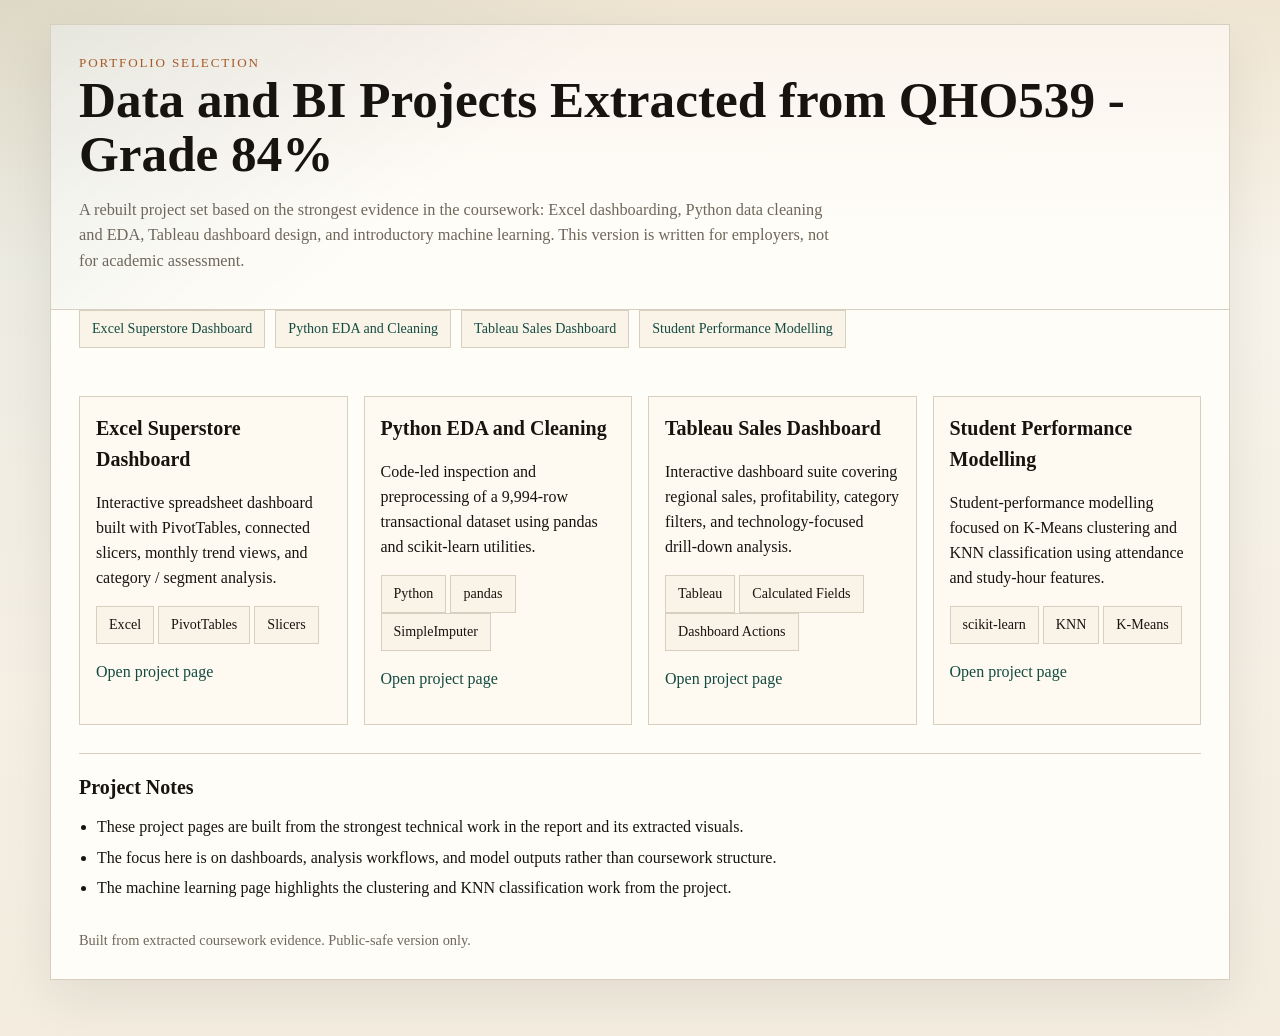
==== index.html @ 5530d41f "Add portfolio site and project pages" ====
<!DOCTYPE html>
<html lang="en">
<head>
  <meta charset="UTF-8">
  <meta name="viewport" content="width=device-width, initial-scale=1.0">
  <title>Andre Ramos | Data Portfolio</title>
  <link rel="stylesheet" href="styles.css">
</head>
<body>
  <main class="shell">
    <section class="hero">
      <div class="eyebrow">Portfolio Selection</div>
      <h1>Data and BI Projects Extracted from QHO539 - Grade 84%</h1>
      <p class="sub">A rebuilt project set based on the strongest evidence in the coursework: Excel dashboarding, Python data cleaning and EDA, Tableau dashboard design, and introductory machine learning. This version is written for employers, not for academic assessment.</p>
    </section>
    <nav class="nav">
      <a href="excel-superstore.html">Excel Superstore Dashboard</a>
      <a href="python-superstore.html">Python EDA and Cleaning</a>
      <a href="tableau-superstore.html">Tableau Sales Dashboard</a>
      <a href="student-ml.html">Student Performance Modelling</a>
    </nav>
    <section class="content">
      <div class="grid">
        <article class="card">
          <h2>Excel Superstore Dashboard</h2>
          <p>Interactive spreadsheet dashboard built with PivotTables, connected slicers, monthly trend views, and category / segment analysis.</p>
          <p><span class="pill">Excel</span> <span class="pill">PivotTables</span> <span class="pill">Slicers</span></p>
          <p><a href="excel-superstore.html">Open project page</a></p>
        </article>
        <article class="card">
          <h2>Python EDA and Cleaning</h2>
          <p>Code-led inspection and preprocessing of a 9,994-row transactional dataset using pandas and scikit-learn utilities.</p>
          <p><span class="pill">Python</span> <span class="pill">pandas</span> <span class="pill">SimpleImputer</span></p>
          <p><a href="python-superstore.html">Open project page</a></p>
        </article>
        <article class="card">
          <h2>Tableau Sales Dashboard</h2>
          <p>Interactive dashboard suite covering regional sales, profitability, category filters, and technology-focused drill-down analysis.</p>
          <p><span class="pill">Tableau</span> <span class="pill">Calculated Fields</span> <span class="pill">Dashboard Actions</span></p>
          <p><a href="tableau-superstore.html">Open project page</a></p>
        </article>
        <article class="card">
          <h2>Student Performance Modelling</h2>
          <p>Student-performance modelling focused on K-Means clustering and KNN classification using attendance and study-hour features.</p>
          <p><span class="pill">scikit-learn</span> <span class="pill">KNN</span> <span class="pill">K-Means</span></p>
          <p><a href="student-ml.html">Open project page</a></p>
        </article>
      </div>
      <section class="section">
        <h2>Project Notes</h2>
        <ul>
          <li>These project pages are built from the strongest technical work in the report and its extracted visuals.</li>
          <li>The focus here is on dashboards, analysis workflows, and model outputs rather than coursework structure.</li>
          <li>The machine learning page highlights the clustering and KNN classification work from the project.</li>
        </ul>
      </section>
    </section>
    <div class="footer">Built from extracted coursework evidence. Public-safe version only.</div>
  </main>
  <script src="lightbox.js"></script>
</body>
</html>
---- styles.css ----
:root {
  --sand: #f3ecdf;
  --paper: #fffdf8;
  --ink: #171410;
  --muted: #6f675b;
  --line: #d7cfbf;
  --forest: #134b42;
  --clay: #a55a2a;
  --rose: #7f2e27;
  --glow: radial-gradient(circle at top left, rgba(19, 75, 66, 0.08), transparent 42%);
}

* { box-sizing: border-box; }

body {
  margin: 0;
  font-family: Georgia, "Times New Roman", serif;
  background:
    var(--glow),
    linear-gradient(180deg, #efe5d2 0%, #f7f3ea 26%, #f3ecdf 100%);
  color: var(--ink);
  line-height: 1.55;
}

a {
  color: var(--forest);
  text-decoration: none;
}

a:hover { text-decoration: underline; }

.shell {
  width: min(1180px, calc(100vw - 32px));
  margin: 24px auto 56px;
  background: var(--paper);
  border: 1px solid var(--line);
  box-shadow: 0 18px 48px rgba(31, 21, 7, 0.08);
}

.hero {
  padding: 28px 28px 20px;
  border-bottom: 1px solid var(--line);
  background:
    linear-gradient(140deg, rgba(19, 75, 66, 0.08), transparent 38%),
    linear-gradient(180deg, rgba(165, 90, 42, 0.06), transparent 70%);
}

.hero h1 {
  margin: 0 0 8px;
  font-size: clamp(2rem, 4vw, 3.3rem);
  line-height: 1.05;
}

.eyebrow {
  font-size: 0.82rem;
  letter-spacing: 0.14em;
  text-transform: uppercase;
  color: var(--clay);
}

.sub {
  max-width: 760px;
  color: var(--muted);
  font-size: 1.02rem;
}

.nav {
  display: flex;
  flex-wrap: wrap;
  gap: 10px;
  padding: 0 28px 20px;
}

.nav a,
.pill {
  display: inline-block;
  padding: 7px 12px;
  border: 1px solid var(--line);
  background: #faf4e8;
  font-size: 0.88rem;
}

.content {
  padding: 28px;
}

.grid {
  display: grid;
  grid-template-columns: repeat(auto-fit, minmax(260px, 1fr));
  gap: 16px;
}

.card {
  border: 1px solid var(--line);
  padding: 16px;
  background: #fffaf1;
}

.card h2,
.section h2 {
  margin: 0 0 12px;
  font-size: 1.25rem;
}

.project {
  display: grid;
  grid-template-columns: 1.25fr 1fr;
  gap: 22px;
  align-items: start;
}

.project + .project {
  margin-top: 22px;
  padding-top: 22px;
  border-top: 1px solid var(--line);
}

.gallery {
  display: grid;
  gap: 14px;
}

.gallery img {
  width: 100%;
  display: block;
  border: 1px solid var(--line);
  background: #fff;
  cursor: zoom-in;
}

.caption {
  color: var(--muted);
  font-size: 0.88rem;
  margin-top: 5px;
}

.section {
  margin-top: 28px;
  padding-top: 18px;
  border-top: 1px solid var(--line);
}

.metrics {
  display: grid;
  grid-template-columns: repeat(auto-fit, minmax(190px, 1fr));
  gap: 12px;
}

.metric {
  border: 1px solid var(--line);
  background: #fff9ef;
  padding: 12px;
}

.metric strong {
  display: block;
  font-size: 1.2rem;
  color: var(--forest);
}

ul {
  margin: 10px 0 0 18px;
  padding: 0;
}

li + li {
  margin-top: 6px;
}

.note {
  color: var(--rose);
  font-size: 0.92rem;
}

.footer {
  padding: 0 28px 28px;
  color: var(--muted);
  font-size: 0.9rem;
}

.lightbox {
  position: fixed;
  inset: 0;
  display: none;
  align-items: center;
  justify-content: center;
  padding: 24px;
  background: rgba(17, 14, 10, 0.88);
  z-index: 9999;
}

.lightbox.open {
  display: flex;
}

.lightbox-inner {
  max-width: min(1200px, 96vw);
  max-height: 92vh;
}

.lightbox img {
  display: block;
  max-width: 100%;
  max-height: 82vh;
  border: 1px solid rgba(255, 255, 255, 0.16);
  box-shadow: 0 20px 50px rgba(0, 0, 0, 0.35);
  background: #fff;
}

.lightbox-caption {
  margin-top: 10px;
  color: #f3ede3;
  font-size: 0.92rem;
}

.lightbox-close {
  position: absolute;
  top: 18px;
  right: 22px;
  border: 1px solid rgba(255, 255, 255, 0.25);
  background: rgba(255, 255, 255, 0.08);
  color: #fff;
  padding: 8px 12px;
  cursor: pointer;
  font: inherit;
}

@media (max-width: 900px) {
  .project {
    grid-template-columns: 1fr;
  }
}
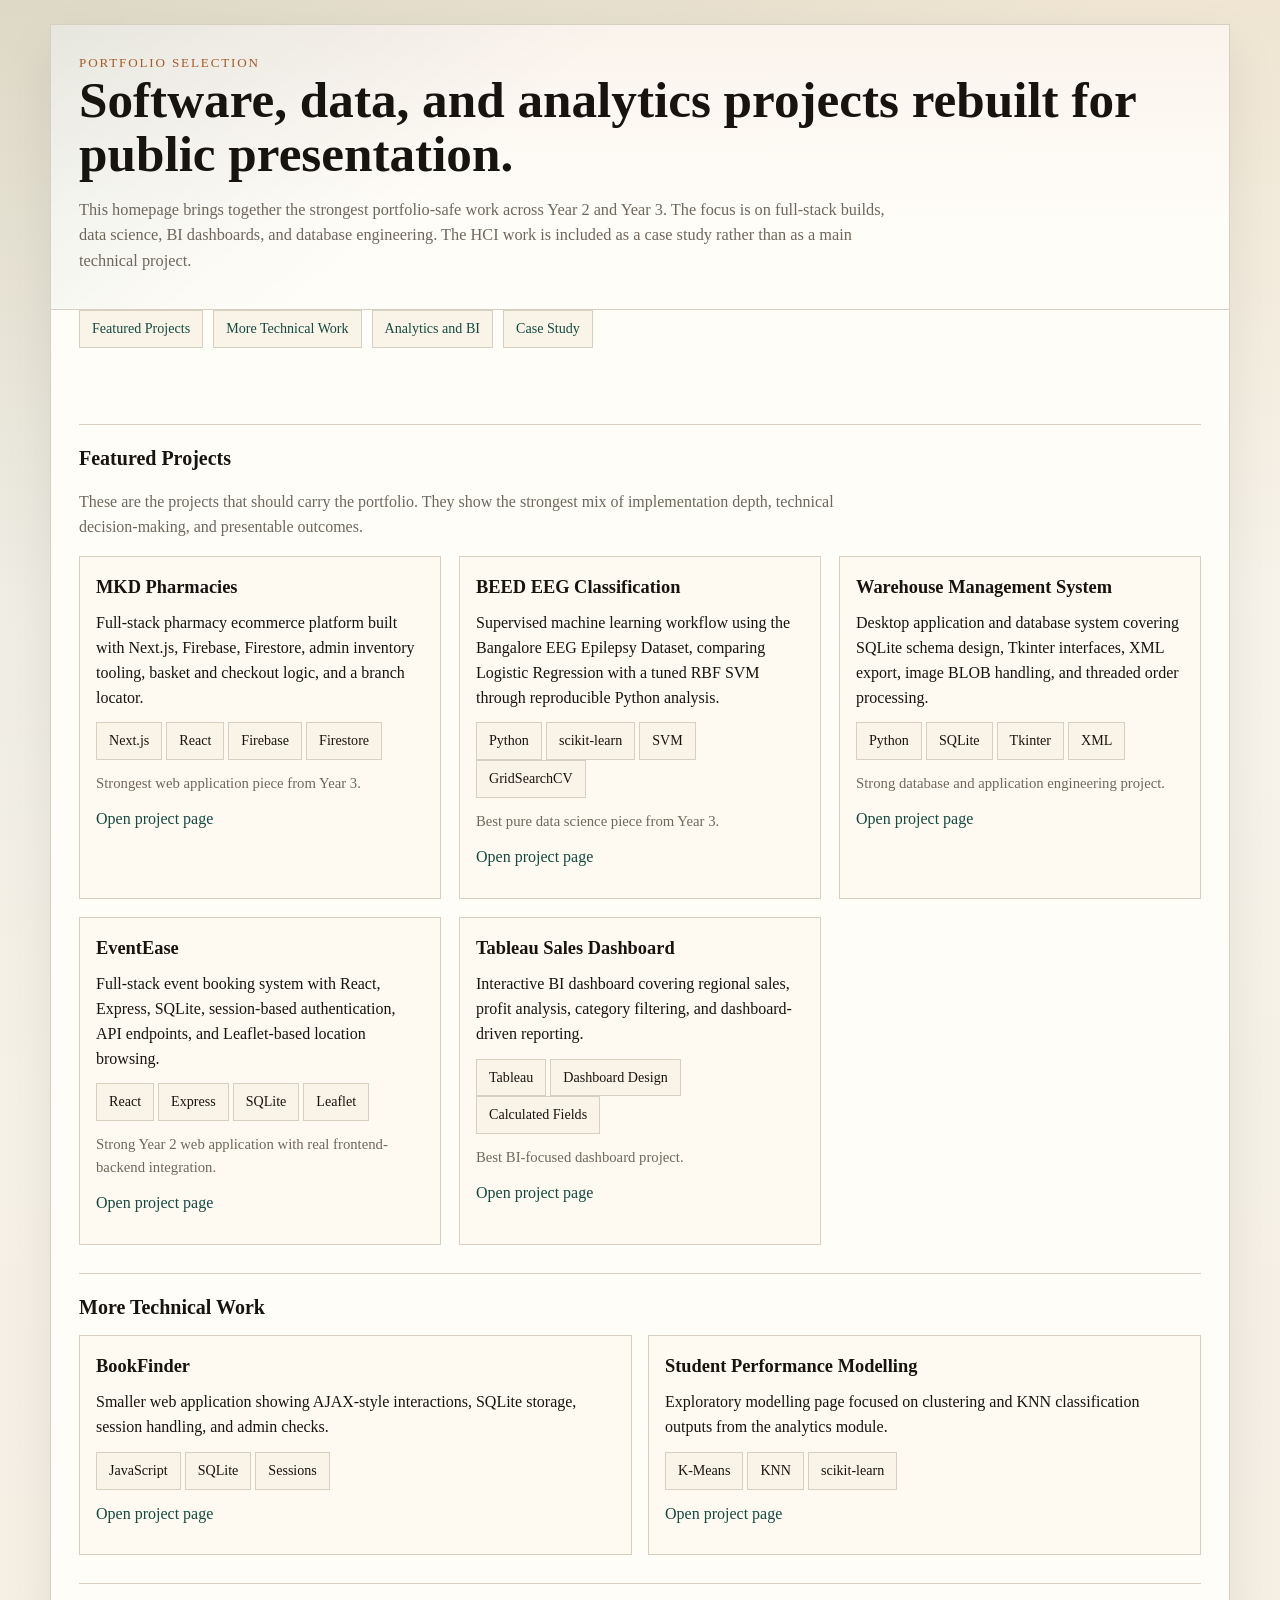
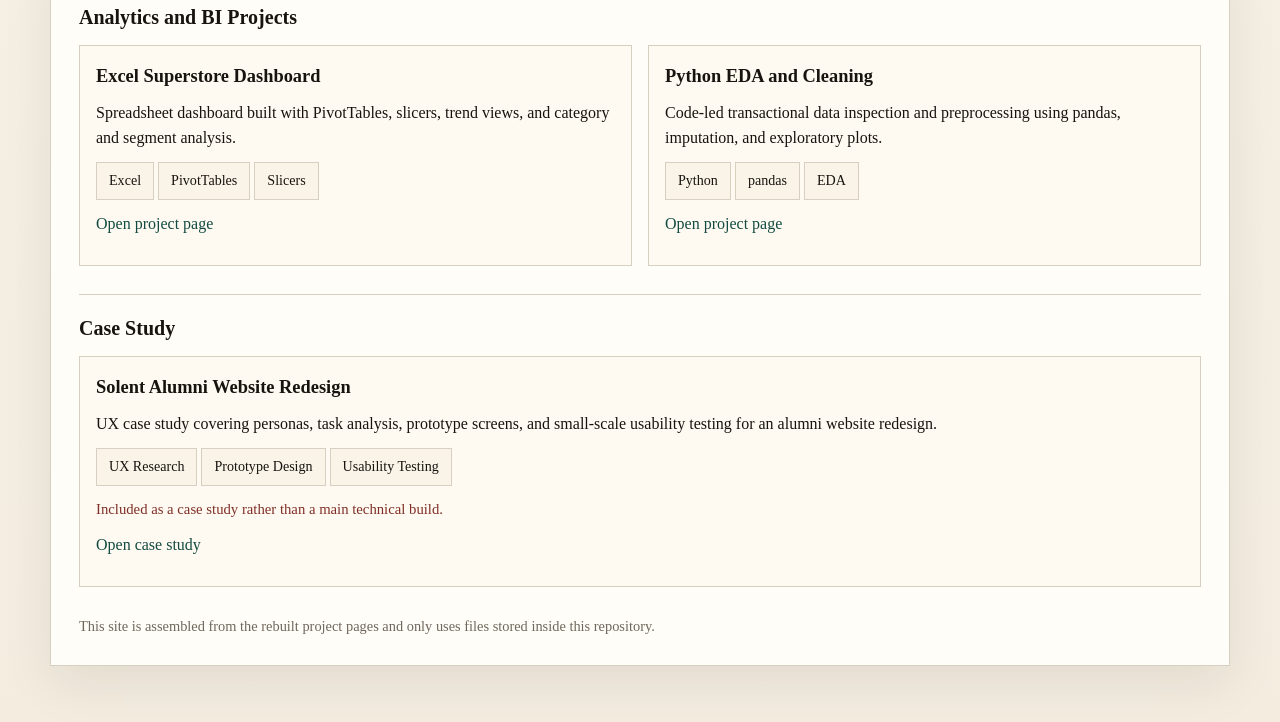
==== commit cd9a96e8: "Reorganise portfolio into merged GitHub Pages site" ====
--- a/index.html
+++ b/index.html
@@ -1,62 +1,126 @@
-<!DOCTYPE html>
+﻿<!DOCTYPE html>
 <html lang="en">
 <head>
   <meta charset="UTF-8">
   <meta name="viewport" content="width=device-width, initial-scale=1.0">
-  <title>Andre Ramos | Data Portfolio</title>
+  <title>Andre Ramos | Portfolio</title>
   <link rel="stylesheet" href="styles.css">
 </head>
 <body>
   <main class="shell">
     <section class="hero">
       <div class="eyebrow">Portfolio Selection</div>
-      <h1>Data and BI Projects Extracted from QHO539 - Grade 84%</h1>
-      <p class="sub">A rebuilt project set based on the strongest evidence in the coursework: Excel dashboarding, Python data cleaning and EDA, Tableau dashboard design, and introductory machine learning. This version is written for employers, not for academic assessment.</p>
+      <h1>Software, data, and analytics projects rebuilt for public presentation.</h1>
+      <p class="sub">This homepage brings together the strongest portfolio-safe work across Year 2 and Year 3. The focus is on full-stack builds, data science, BI dashboards, and database engineering. The HCI work is included as a case study rather than as a main technical project.</p>
     </section>
+
     <nav class="nav">
-      <a href="excel-superstore.html">Excel Superstore Dashboard</a>
-      <a href="python-superstore.html">Python EDA and Cleaning</a>
-      <a href="tableau-superstore.html">Tableau Sales Dashboard</a>
-      <a href="student-ml.html">Student Performance Modelling</a>
+      <a href="#featured">Featured Projects</a>
+      <a href="#technical">More Technical Work</a>
+      <a href="#analytics">Analytics and BI</a>
+      <a href="#case-study">Case Study</a>
     </nav>
+
     <section class="content">
-      <div class="grid">
-        <article class="card">
-          <h2>Excel Superstore Dashboard</h2>
-          <p>Interactive spreadsheet dashboard built with PivotTables, connected slicers, monthly trend views, and category / segment analysis.</p>
-          <p><span class="pill">Excel</span> <span class="pill">PivotTables</span> <span class="pill">Slicers</span></p>
-          <p><a href="excel-superstore.html">Open project page</a></p>
-        </article>
-        <article class="card">
-          <h2>Python EDA and Cleaning</h2>
-          <p>Code-led inspection and preprocessing of a 9,994-row transactional dataset using pandas and scikit-learn utilities.</p>
-          <p><span class="pill">Python</span> <span class="pill">pandas</span> <span class="pill">SimpleImputer</span></p>
-          <p><a href="python-superstore.html">Open project page</a></p>
-        </article>
-        <article class="card">
-          <h2>Tableau Sales Dashboard</h2>
-          <p>Interactive dashboard suite covering regional sales, profitability, category filters, and technology-focused drill-down analysis.</p>
-          <p><span class="pill">Tableau</span> <span class="pill">Calculated Fields</span> <span class="pill">Dashboard Actions</span></p>
-          <p><a href="tableau-superstore.html">Open project page</a></p>
-        </article>
-        <article class="card">
-          <h2>Student Performance Modelling</h2>
-          <p>Student-performance modelling focused on K-Means clustering and KNN classification using attendance and study-hour features.</p>
-          <p><span class="pill">scikit-learn</span> <span class="pill">KNN</span> <span class="pill">K-Means</span></p>
-          <p><a href="student-ml.html">Open project page</a></p>
-        </article>
-      </div>
-      <section class="section">
-        <h2>Project Notes</h2>
-        <ul>
-          <li>These project pages are built from the strongest technical work in the report and its extracted visuals.</li>
-          <li>The focus here is on dashboards, analysis workflows, and model outputs rather than coursework structure.</li>
-          <li>The machine learning page highlights the clustering and KNN classification work from the project.</li>
-        </ul>
+      <section class="section" id="featured">
+        <h2>Featured Projects</h2>
+        <p class="lede">These are the projects that should carry the portfolio. They show the strongest mix of implementation depth, technical decision-making, and presentable outcomes.</p>
+        <div class="feature-grid">
+          <article class="card">
+            <h3>MKD Pharmacies</h3>
+            <p>Full-stack pharmacy ecommerce platform built with Next.js, Firebase, Firestore, admin inventory tooling, basket and checkout logic, and a branch locator.</p>
+            <p><span class="pill">Next.js</span> <span class="pill">React</span> <span class="pill">Firebase</span> <span class="pill">Firestore</span></p>
+            <p class="meta">Strongest web application piece from Year 3.</p>
+            <p><a href="projects/mkd-pharmacies/">Open project page</a></p>
+          </article>
+
+          <article class="card">
+            <h3>BEED EEG Classification</h3>
+            <p>Supervised machine learning workflow using the Bangalore EEG Epilepsy Dataset, comparing Logistic Regression with a tuned RBF SVM through reproducible Python analysis.</p>
+            <p><span class="pill">Python</span> <span class="pill">scikit-learn</span> <span class="pill">SVM</span> <span class="pill">GridSearchCV</span></p>
+            <p class="meta">Best pure data science piece from Year 3.</p>
+            <p><a href="projects/beed-eeg-classification/">Open project page</a></p>
+          </article>
+
+          <article class="card">
+            <h3>Warehouse Management System</h3>
+            <p>Desktop application and database system covering SQLite schema design, Tkinter interfaces, XML export, image BLOB handling, and threaded order processing.</p>
+            <p><span class="pill">Python</span> <span class="pill">SQLite</span> <span class="pill">Tkinter</span> <span class="pill">XML</span></p>
+            <p class="meta">Strong database and application engineering project.</p>
+            <p><a href="projects/warehouse-management-system/">Open project page</a></p>
+          </article>
+
+          <article class="card">
+            <h3>EventEase</h3>
+            <p>Full-stack event booking system with React, Express, SQLite, session-based authentication, API endpoints, and Leaflet-based location browsing.</p>
+            <p><span class="pill">React</span> <span class="pill">Express</span> <span class="pill">SQLite</span> <span class="pill">Leaflet</span></p>
+            <p class="meta">Strong Year 2 web application with real frontend-backend integration.</p>
+            <p><a href="projects/web-applications/eventease.html">Open project page</a></p>
+          </article>
+
+          <article class="card">
+            <h3>Tableau Sales Dashboard</h3>
+            <p>Interactive BI dashboard covering regional sales, profit analysis, category filtering, and dashboard-driven reporting.</p>
+            <p><span class="pill">Tableau</span> <span class="pill">Dashboard Design</span> <span class="pill">Calculated Fields</span></p>
+            <p class="meta">Best BI-focused dashboard project.</p>
+            <p><a href="projects/analytics/tableau-superstore.html">Open project page</a></p>
+          </article>
+        </div>
+      </section>
+
+      <section class="section" id="technical">
+        <h2>More Technical Work</h2>
+        <div class="grid">
+          <article class="card">
+            <h3>BookFinder</h3>
+            <p>Smaller web application showing AJAX-style interactions, SQLite storage, session handling, and admin checks.</p>
+            <p><span class="pill">JavaScript</span> <span class="pill">SQLite</span> <span class="pill">Sessions</span></p>
+            <p><a href="projects/web-applications/bookfinder.html">Open project page</a></p>
+          </article>
+
+          <article class="card">
+            <h3>Student Performance Modelling</h3>
+            <p>Exploratory modelling page focused on clustering and KNN classification outputs from the analytics module.</p>
+            <p><span class="pill">K-Means</span> <span class="pill">KNN</span> <span class="pill">scikit-learn</span></p>
+            <p><a href="projects/analytics/student-ml.html">Open project page</a></p>
+          </article>
+        </div>
+      </section>
+
+      <section class="section" id="analytics">
+        <h2>Analytics and BI Projects</h2>
+        <div class="grid">
+          <article class="card">
+            <h3>Excel Superstore Dashboard</h3>
+            <p>Spreadsheet dashboard built with PivotTables, slicers, trend views, and category and segment analysis.</p>
+            <p><span class="pill">Excel</span> <span class="pill">PivotTables</span> <span class="pill">Slicers</span></p>
+            <p><a href="projects/analytics/excel-superstore.html">Open project page</a></p>
+          </article>
+
+          <article class="card">
+            <h3>Python EDA and Cleaning</h3>
+            <p>Code-led transactional data inspection and preprocessing using pandas, imputation, and exploratory plots.</p>
+            <p><span class="pill">Python</span> <span class="pill">pandas</span> <span class="pill">EDA</span></p>
+            <p><a href="projects/analytics/python-superstore.html">Open project page</a></p>
+          </article>
+        </div>
+      </section>
+
+      <section class="section" id="case-study">
+        <h2>Case Study</h2>
+        <div class="grid">
+          <article class="card">
+            <h3>Solent Alumni Website Redesign</h3>
+            <p>UX case study covering personas, task analysis, prototype screens, and small-scale usability testing for an alumni website redesign.</p>
+            <p><span class="pill">UX Research</span> <span class="pill">Prototype Design</span> <span class="pill">Usability Testing</span></p>
+            <p class="note">Included as a case study rather than a main technical build.</p>
+            <p><a href="case-studies/solent-alumni-redesign/">Open case study</a></p>
+          </article>
+        </div>
       </section>
     </section>
-    <div class="footer">Built from extracted coursework evidence. Public-safe version only.</div>
+
+    <div class="footer">This site is assembled from the rebuilt project pages and only uses files stored inside this repository.</div>
   </main>
-  <script src="lightbox.js"></script>
 </body>
 </html>
--- a/styles.css
+++ b/styles.css
@@ -1,4 +1,4 @@
-:root {
+﻿:root {
   --sand: #f3ecdf;
   --paper: #fffdf8;
   --ink: #171410;
@@ -59,7 +59,7 @@
 }
 
 .sub {
-  max-width: 760px;
+  max-width: 820px;
   color: var(--muted);
   font-size: 1.02rem;
 }
@@ -84,10 +84,32 @@
   padding: 28px;
 }
 
+.section {
+  margin-top: 28px;
+  padding-top: 18px;
+  border-top: 1px solid var(--line);
+}
+
+.section h2 {
+  margin: 0 0 12px;
+  font-size: 1.25rem;
+}
+
+.lede {
+  color: var(--muted);
+  max-width: 760px;
+}
+
 .grid {
   display: grid;
   grid-template-columns: repeat(auto-fit, minmax(260px, 1fr));
   gap: 16px;
+}
+
+.feature-grid {
+  display: grid;
+  grid-template-columns: repeat(auto-fit, minmax(320px, 1fr));
+  gap: 18px;
 }
 
 .card {
@@ -96,66 +118,23 @@
   background: #fffaf1;
 }
 
-.card h2,
-.section h2 {
-  margin: 0 0 12px;
-  font-size: 1.25rem;
+.card h3 {
+  margin: 0 0 10px;
+  font-size: 1.15rem;
 }
 
-.project {
-  display: grid;
-  grid-template-columns: 1.25fr 1fr;
-  gap: 22px;
-  align-items: start;
+.card p {
+  margin: 0 0 12px;
 }
 
-.project + .project {
-  margin-top: 22px;
-  padding-top: 22px;
-  border-top: 1px solid var(--line);
+.meta {
+  color: var(--muted);
+  font-size: 0.92rem;
 }
 
-.gallery {
-  display: grid;
-  gap: 14px;
-}
-
-.gallery img {
-  width: 100%;
-  display: block;
-  border: 1px solid var(--line);
-  background: #fff;
-  cursor: zoom-in;
-}
-
-.caption {
-  color: var(--muted);
-  font-size: 0.88rem;
-  margin-top: 5px;
-}
-
-.section {
-  margin-top: 28px;
-  padding-top: 18px;
-  border-top: 1px solid var(--line);
-}
-
-.metrics {
-  display: grid;
-  grid-template-columns: repeat(auto-fit, minmax(190px, 1fr));
-  gap: 12px;
-}
-
-.metric {
-  border: 1px solid var(--line);
-  background: #fff9ef;
-  padding: 12px;
-}
-
-.metric strong {
-  display: block;
-  font-size: 1.2rem;
-  color: var(--forest);
+.note {
+  color: var(--rose);
+  font-size: 0.92rem;
 }
 
 ul {
@@ -167,66 +146,8 @@
   margin-top: 6px;
 }
 
-.note {
-  color: var(--rose);
-  font-size: 0.92rem;
-}
-
 .footer {
   padding: 0 28px 28px;
   color: var(--muted);
   font-size: 0.9rem;
 }
-
-.lightbox {
-  position: fixed;
-  inset: 0;
-  display: none;
-  align-items: center;
-  justify-content: center;
-  padding: 24px;
-  background: rgba(17, 14, 10, 0.88);
-  z-index: 9999;
-}
-
-.lightbox.open {
-  display: flex;
-}
-
-.lightbox-inner {
-  max-width: min(1200px, 96vw);
-  max-height: 92vh;
-}
-
-.lightbox img {
-  display: block;
-  max-width: 100%;
-  max-height: 82vh;
-  border: 1px solid rgba(255, 255, 255, 0.16);
-  box-shadow: 0 20px 50px rgba(0, 0, 0, 0.35);
-  background: #fff;
-}
-
-.lightbox-caption {
-  margin-top: 10px;
-  color: #f3ede3;
-  font-size: 0.92rem;
-}
-
-.lightbox-close {
-  position: absolute;
-  top: 18px;
-  right: 22px;
-  border: 1px solid rgba(255, 255, 255, 0.25);
-  background: rgba(255, 255, 255, 0.08);
-  color: #fff;
-  padding: 8px 12px;
-  cursor: pointer;
-  font: inherit;
-}
-
-@media (max-width: 900px) {
-  .project {
-    grid-template-columns: 1fr;
-  }
-}
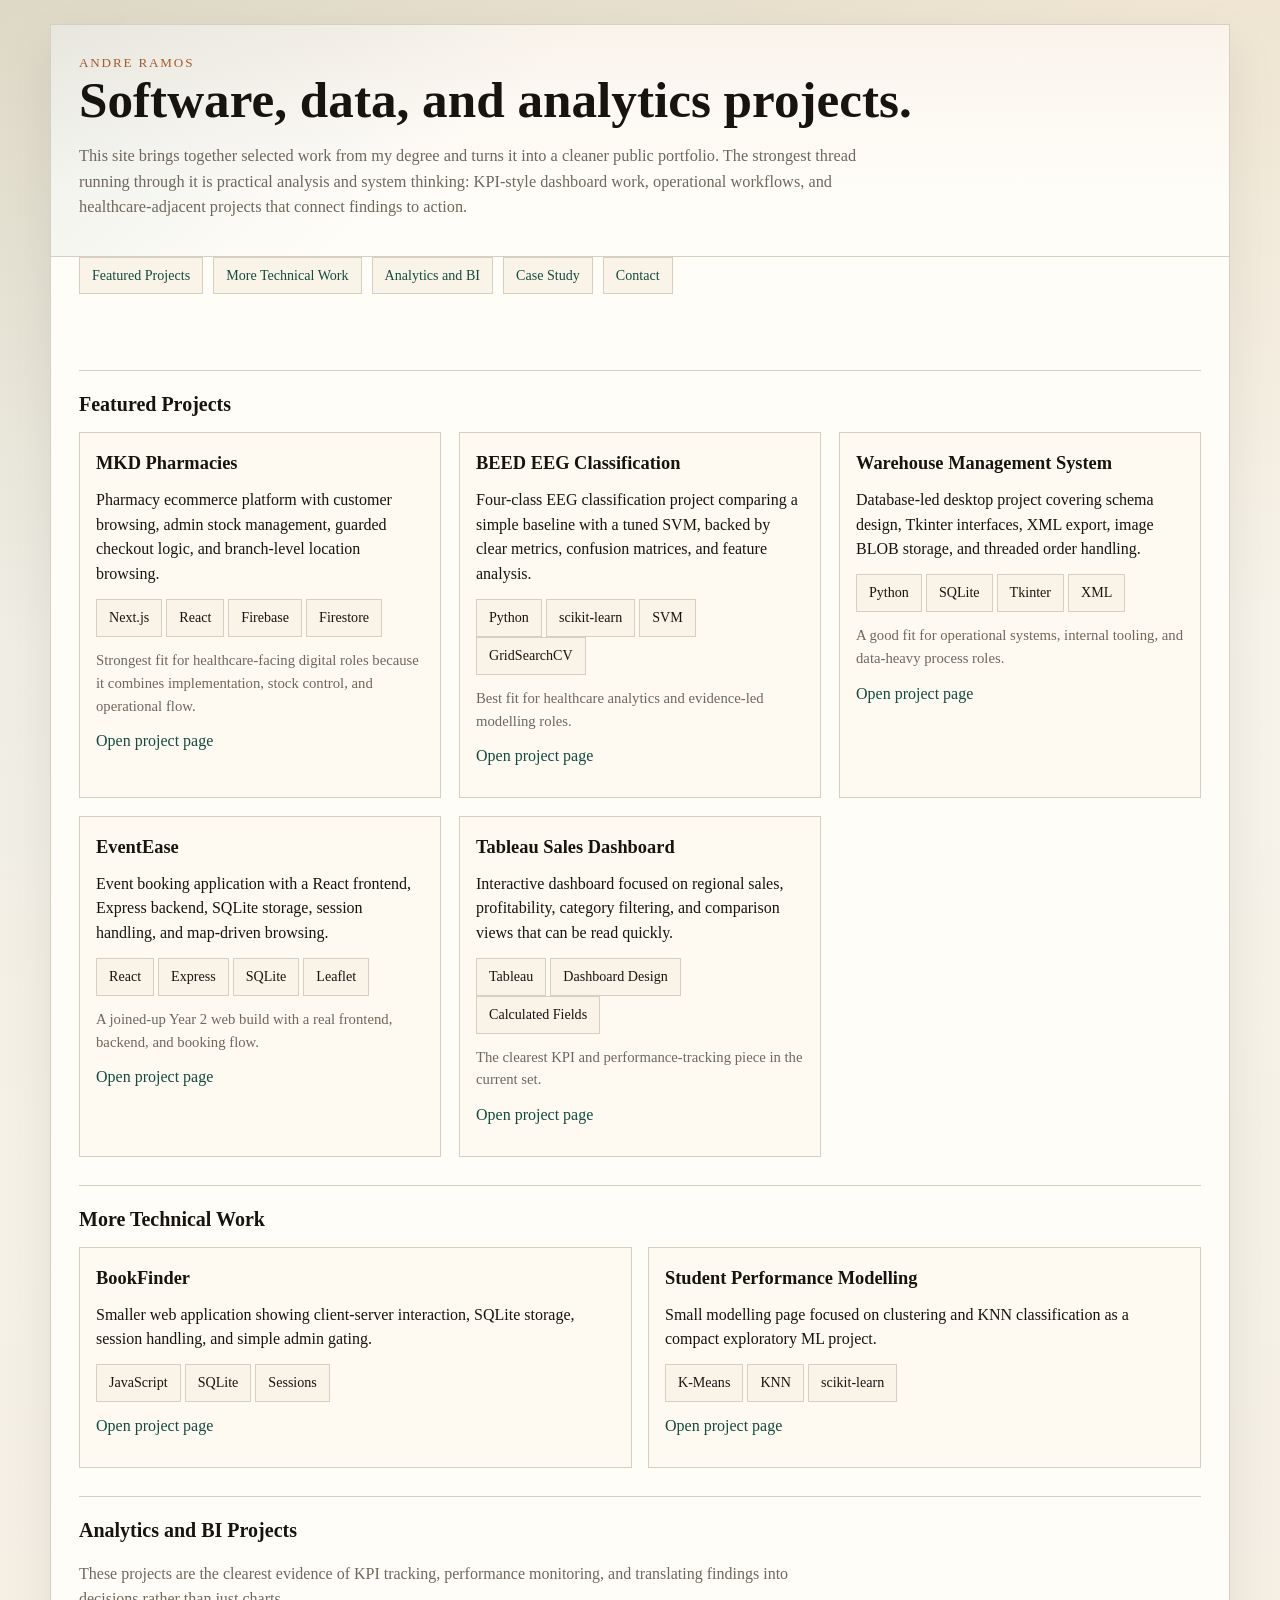
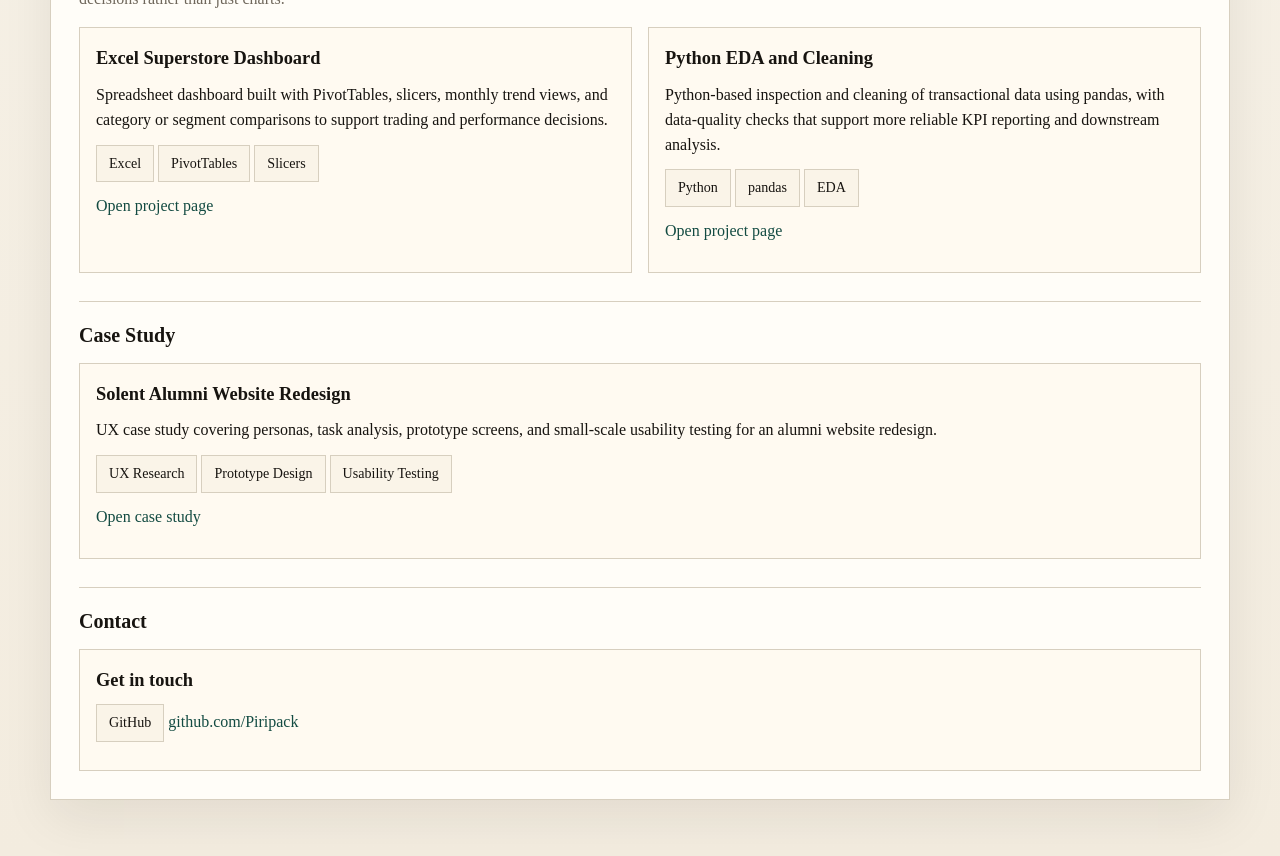
==== commit 3b270bd7: "Refine portfolio wording and project positioning" ====
--- a/index.html
+++ b/index.html
@@ -9,9 +9,9 @@
 <body>
   <main class="shell">
     <section class="hero">
-      <div class="eyebrow">Portfolio Selection</div>
-      <h1>Software, data, and analytics projects rebuilt for public presentation.</h1>
-      <p class="sub">This homepage brings together the strongest portfolio-safe work across Year 2 and Year 3. The focus is on full-stack builds, data science, BI dashboards, and database engineering. The HCI work is included as a case study rather than as a main technical project.</p>
+      <div class="eyebrow">Andre Ramos</div>
+      <h1>Software, data, and analytics projects.</h1>
+      <p class="sub">This site brings together selected work from my degree and turns it into a cleaner public portfolio. The strongest thread running through it is practical analysis and system thinking: KPI-style dashboard work, operational workflows, and healthcare-adjacent projects that connect findings to action.</p>
     </section>
 
     <nav class="nav">
@@ -19,50 +19,50 @@
       <a href="#technical">More Technical Work</a>
       <a href="#analytics">Analytics and BI</a>
       <a href="#case-study">Case Study</a>
+      <a href="#contact">Contact</a>
     </nav>
 
     <section class="content">
       <section class="section" id="featured">
         <h2>Featured Projects</h2>
-        <p class="lede">These are the projects that should carry the portfolio. They show the strongest mix of implementation depth, technical decision-making, and presentable outcomes.</p>
         <div class="feature-grid">
           <article class="card">
             <h3>MKD Pharmacies</h3>
-            <p>Full-stack pharmacy ecommerce platform built with Next.js, Firebase, Firestore, admin inventory tooling, basket and checkout logic, and a branch locator.</p>
+            <p>Pharmacy ecommerce platform with customer browsing, admin stock management, guarded checkout logic, and branch-level location browsing.</p>
             <p><span class="pill">Next.js</span> <span class="pill">React</span> <span class="pill">Firebase</span> <span class="pill">Firestore</span></p>
-            <p class="meta">Strongest web application piece from Year 3.</p>
+            <p class="meta">Strongest fit for healthcare-facing digital roles because it combines implementation, stock control, and operational flow.</p>
             <p><a href="projects/mkd-pharmacies/">Open project page</a></p>
           </article>
 
           <article class="card">
             <h3>BEED EEG Classification</h3>
-            <p>Supervised machine learning workflow using the Bangalore EEG Epilepsy Dataset, comparing Logistic Regression with a tuned RBF SVM through reproducible Python analysis.</p>
+            <p>Four-class EEG classification project comparing a simple baseline with a tuned SVM, backed by clear metrics, confusion matrices, and feature analysis.</p>
             <p><span class="pill">Python</span> <span class="pill">scikit-learn</span> <span class="pill">SVM</span> <span class="pill">GridSearchCV</span></p>
-            <p class="meta">Best pure data science piece from Year 3.</p>
+            <p class="meta">Best fit for healthcare analytics and evidence-led modelling roles.</p>
             <p><a href="projects/beed-eeg-classification/">Open project page</a></p>
           </article>
 
           <article class="card">
             <h3>Warehouse Management System</h3>
-            <p>Desktop application and database system covering SQLite schema design, Tkinter interfaces, XML export, image BLOB handling, and threaded order processing.</p>
+            <p>Database-led desktop project covering schema design, Tkinter interfaces, XML export, image BLOB storage, and threaded order handling.</p>
             <p><span class="pill">Python</span> <span class="pill">SQLite</span> <span class="pill">Tkinter</span> <span class="pill">XML</span></p>
-            <p class="meta">Strong database and application engineering project.</p>
+            <p class="meta">A good fit for operational systems, internal tooling, and data-heavy process roles.</p>
             <p><a href="projects/warehouse-management-system/">Open project page</a></p>
           </article>
 
           <article class="card">
             <h3>EventEase</h3>
-            <p>Full-stack event booking system with React, Express, SQLite, session-based authentication, API endpoints, and Leaflet-based location browsing.</p>
+            <p>Event booking application with a React frontend, Express backend, SQLite storage, session handling, and map-driven browsing.</p>
             <p><span class="pill">React</span> <span class="pill">Express</span> <span class="pill">SQLite</span> <span class="pill">Leaflet</span></p>
-            <p class="meta">Strong Year 2 web application with real frontend-backend integration.</p>
+            <p class="meta">A joined-up Year 2 web build with a real frontend, backend, and booking flow.</p>
             <p><a href="projects/web-applications/eventease.html">Open project page</a></p>
           </article>
 
           <article class="card">
             <h3>Tableau Sales Dashboard</h3>
-            <p>Interactive BI dashboard covering regional sales, profit analysis, category filtering, and dashboard-driven reporting.</p>
+            <p>Interactive dashboard focused on regional sales, profitability, category filtering, and comparison views that can be read quickly.</p>
             <p><span class="pill">Tableau</span> <span class="pill">Dashboard Design</span> <span class="pill">Calculated Fields</span></p>
-            <p class="meta">Best BI-focused dashboard project.</p>
+            <p class="meta">The clearest KPI and performance-tracking piece in the current set.</p>
             <p><a href="projects/analytics/tableau-superstore.html">Open project page</a></p>
           </article>
         </div>
@@ -73,14 +73,14 @@
         <div class="grid">
           <article class="card">
             <h3>BookFinder</h3>
-            <p>Smaller web application showing AJAX-style interactions, SQLite storage, session handling, and admin checks.</p>
+            <p>Smaller web application showing client-server interaction, SQLite storage, session handling, and simple admin gating.</p>
             <p><span class="pill">JavaScript</span> <span class="pill">SQLite</span> <span class="pill">Sessions</span></p>
             <p><a href="projects/web-applications/bookfinder.html">Open project page</a></p>
           </article>
 
           <article class="card">
             <h3>Student Performance Modelling</h3>
-            <p>Exploratory modelling page focused on clustering and KNN classification outputs from the analytics module.</p>
+            <p>Small modelling page focused on clustering and KNN classification as a compact exploratory ML project.</p>
             <p><span class="pill">K-Means</span> <span class="pill">KNN</span> <span class="pill">scikit-learn</span></p>
             <p><a href="projects/analytics/student-ml.html">Open project page</a></p>
           </article>
@@ -89,17 +89,18 @@
 
       <section class="section" id="analytics">
         <h2>Analytics and BI Projects</h2>
+        <p class="lede">These projects are the clearest evidence of KPI tracking, performance monitoring, and translating findings into decisions rather than just charts.</p>
         <div class="grid">
           <article class="card">
             <h3>Excel Superstore Dashboard</h3>
-            <p>Spreadsheet dashboard built with PivotTables, slicers, trend views, and category and segment analysis.</p>
+            <p>Spreadsheet dashboard built with PivotTables, slicers, monthly trend views, and category or segment comparisons to support trading and performance decisions.</p>
             <p><span class="pill">Excel</span> <span class="pill">PivotTables</span> <span class="pill">Slicers</span></p>
             <p><a href="projects/analytics/excel-superstore.html">Open project page</a></p>
           </article>
 
           <article class="card">
             <h3>Python EDA and Cleaning</h3>
-            <p>Code-led transactional data inspection and preprocessing using pandas, imputation, and exploratory plots.</p>
+            <p>Python-based inspection and cleaning of transactional data using pandas, with data-quality checks that support more reliable KPI reporting and downstream analysis.</p>
             <p><span class="pill">Python</span> <span class="pill">pandas</span> <span class="pill">EDA</span></p>
             <p><a href="projects/analytics/python-superstore.html">Open project page</a></p>
           </article>
@@ -113,14 +114,21 @@
             <h3>Solent Alumni Website Redesign</h3>
             <p>UX case study covering personas, task analysis, prototype screens, and small-scale usability testing for an alumni website redesign.</p>
             <p><span class="pill">UX Research</span> <span class="pill">Prototype Design</span> <span class="pill">Usability Testing</span></p>
-            <p class="note">Included as a case study rather than a main technical build.</p>
             <p><a href="case-studies/solent-alumni-redesign/">Open case study</a></p>
           </article>
         </div>
       </section>
+
+      <section class="section" id="contact">
+        <h2>Contact</h2>
+        <div class="grid">
+          <article class="card">
+            <h3>Get in touch</h3>
+            <p><span class="pill">GitHub</span> <a href="https://github.com/Piripack">github.com/Piripack</a></p>
+          </article>
+        </div>
+      </section>
     </section>
-
-    <div class="footer">This site is assembled from the rebuilt project pages and only uses files stored inside this repository.</div>
   </main>
 </body>
 </html>
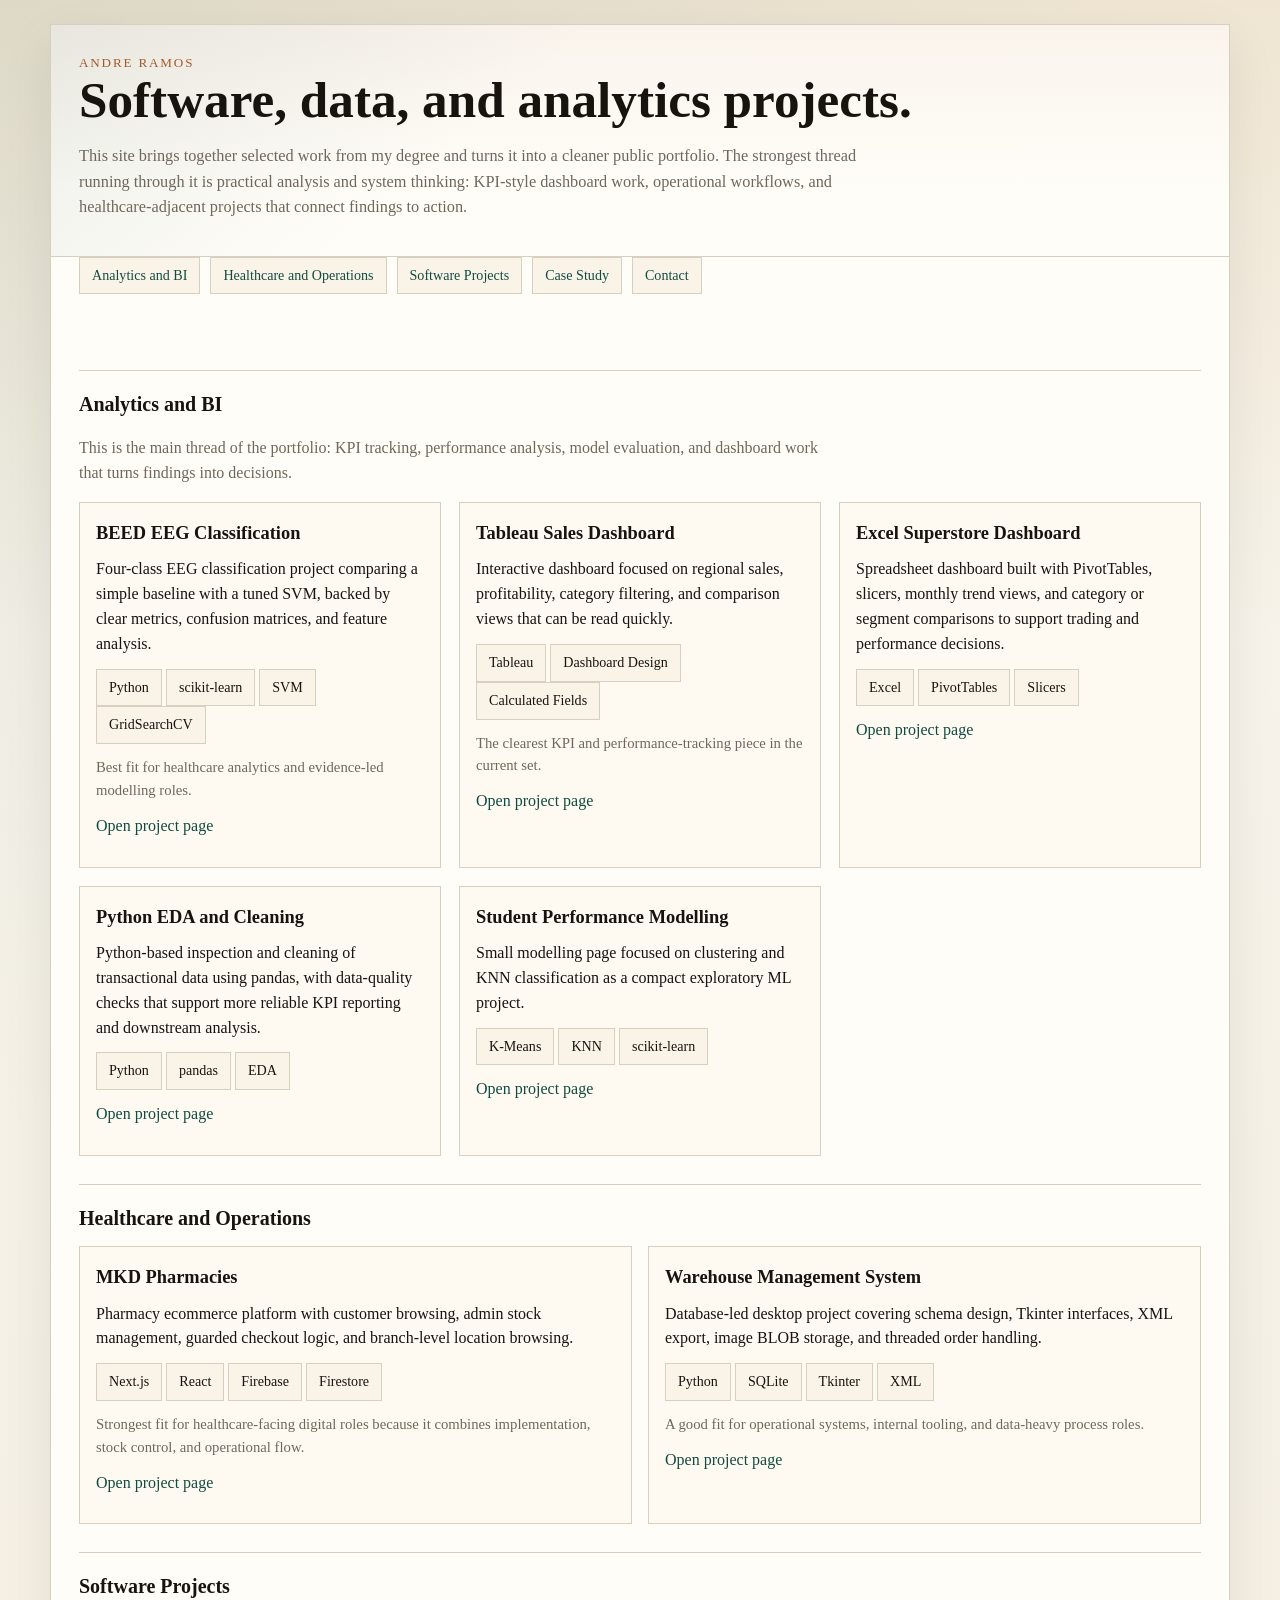
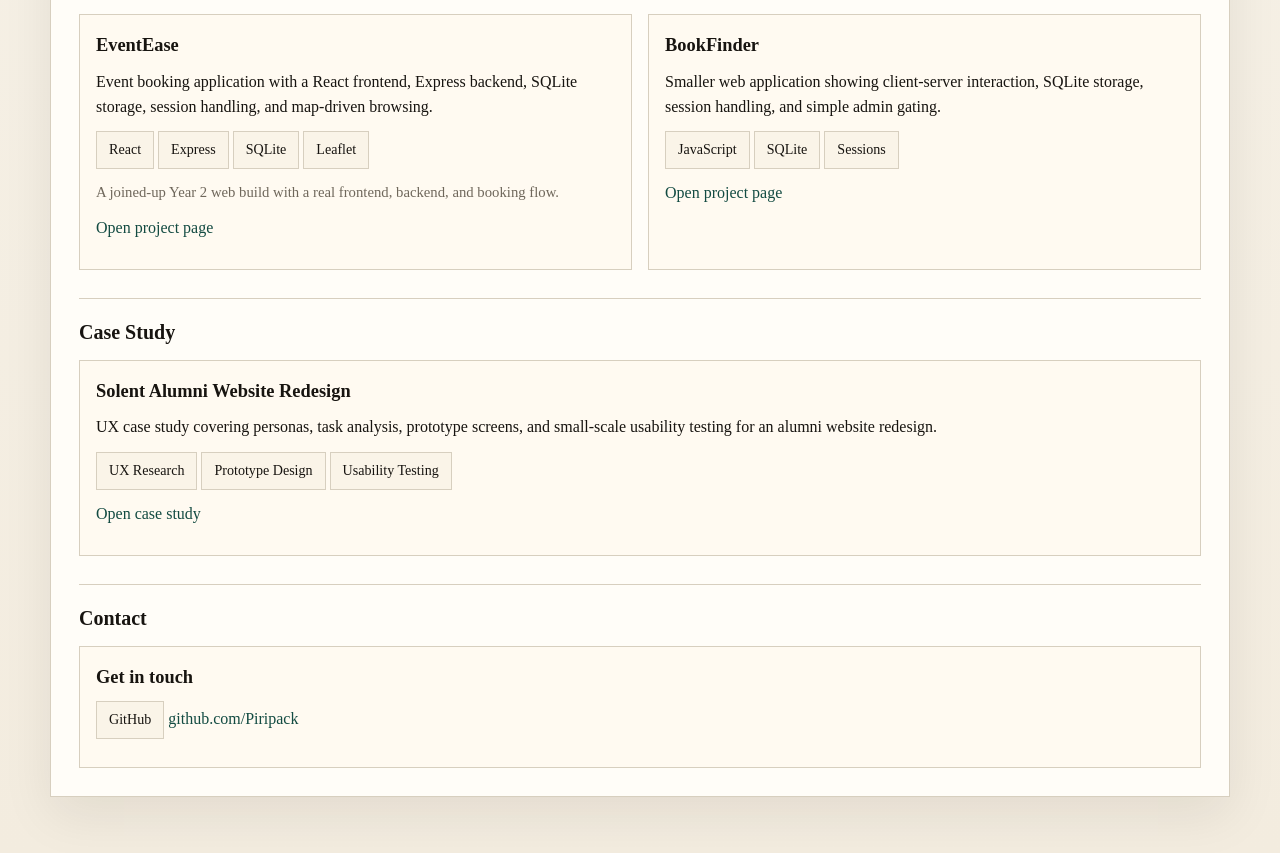
==== commit 656406ff: "Reorder homepage around analytics work" ====
--- a/index.html
+++ b/index.html
@@ -15,25 +15,18 @@
     </section>
 
     <nav class="nav">
-      <a href="#featured">Featured Projects</a>
-      <a href="#technical">More Technical Work</a>
       <a href="#analytics">Analytics and BI</a>
+      <a href="#featured">Healthcare and Operations</a>
+      <a href="#technical">Software Projects</a>
       <a href="#case-study">Case Study</a>
       <a href="#contact">Contact</a>
     </nav>
 
     <section class="content">
-      <section class="section" id="featured">
-        <h2>Featured Projects</h2>
+      <section class="section" id="analytics">
+        <h2>Analytics and BI</h2>
+        <p class="lede">This is the main thread of the portfolio: KPI tracking, performance analysis, model evaluation, and dashboard work that turns findings into decisions.</p>
         <div class="feature-grid">
-          <article class="card">
-            <h3>MKD Pharmacies</h3>
-            <p>Pharmacy ecommerce platform with customer browsing, admin stock management, guarded checkout logic, and branch-level location browsing.</p>
-            <p><span class="pill">Next.js</span> <span class="pill">React</span> <span class="pill">Firebase</span> <span class="pill">Firestore</span></p>
-            <p class="meta">Strongest fit for healthcare-facing digital roles because it combines implementation, stock control, and operational flow.</p>
-            <p><a href="projects/mkd-pharmacies/">Open project page</a></p>
-          </article>
-
           <article class="card">
             <h3>BEED EEG Classification</h3>
             <p>Four-class EEG classification project comparing a simple baseline with a tuned SVM, backed by clear metrics, confusion matrices, and feature analysis.</p>
@@ -43,54 +36,13 @@
           </article>
 
           <article class="card">
-            <h3>Warehouse Management System</h3>
-            <p>Database-led desktop project covering schema design, Tkinter interfaces, XML export, image BLOB storage, and threaded order handling.</p>
-            <p><span class="pill">Python</span> <span class="pill">SQLite</span> <span class="pill">Tkinter</span> <span class="pill">XML</span></p>
-            <p class="meta">A good fit for operational systems, internal tooling, and data-heavy process roles.</p>
-            <p><a href="projects/warehouse-management-system/">Open project page</a></p>
-          </article>
-
-          <article class="card">
-            <h3>EventEase</h3>
-            <p>Event booking application with a React frontend, Express backend, SQLite storage, session handling, and map-driven browsing.</p>
-            <p><span class="pill">React</span> <span class="pill">Express</span> <span class="pill">SQLite</span> <span class="pill">Leaflet</span></p>
-            <p class="meta">A joined-up Year 2 web build with a real frontend, backend, and booking flow.</p>
-            <p><a href="projects/web-applications/eventease.html">Open project page</a></p>
-          </article>
-
-          <article class="card">
             <h3>Tableau Sales Dashboard</h3>
             <p>Interactive dashboard focused on regional sales, profitability, category filtering, and comparison views that can be read quickly.</p>
             <p><span class="pill">Tableau</span> <span class="pill">Dashboard Design</span> <span class="pill">Calculated Fields</span></p>
             <p class="meta">The clearest KPI and performance-tracking piece in the current set.</p>
             <p><a href="projects/analytics/tableau-superstore.html">Open project page</a></p>
           </article>
-        </div>
-      </section>
 
-      <section class="section" id="technical">
-        <h2>More Technical Work</h2>
-        <div class="grid">
-          <article class="card">
-            <h3>BookFinder</h3>
-            <p>Smaller web application showing client-server interaction, SQLite storage, session handling, and simple admin gating.</p>
-            <p><span class="pill">JavaScript</span> <span class="pill">SQLite</span> <span class="pill">Sessions</span></p>
-            <p><a href="projects/web-applications/bookfinder.html">Open project page</a></p>
-          </article>
-
-          <article class="card">
-            <h3>Student Performance Modelling</h3>
-            <p>Small modelling page focused on clustering and KNN classification as a compact exploratory ML project.</p>
-            <p><span class="pill">K-Means</span> <span class="pill">KNN</span> <span class="pill">scikit-learn</span></p>
-            <p><a href="projects/analytics/student-ml.html">Open project page</a></p>
-          </article>
-        </div>
-      </section>
-
-      <section class="section" id="analytics">
-        <h2>Analytics and BI Projects</h2>
-        <p class="lede">These projects are the clearest evidence of KPI tracking, performance monitoring, and translating findings into decisions rather than just charts.</p>
-        <div class="grid">
           <article class="card">
             <h3>Excel Superstore Dashboard</h3>
             <p>Spreadsheet dashboard built with PivotTables, slicers, monthly trend views, and category or segment comparisons to support trading and performance decisions.</p>
@@ -103,6 +55,54 @@
             <p>Python-based inspection and cleaning of transactional data using pandas, with data-quality checks that support more reliable KPI reporting and downstream analysis.</p>
             <p><span class="pill">Python</span> <span class="pill">pandas</span> <span class="pill">EDA</span></p>
             <p><a href="projects/analytics/python-superstore.html">Open project page</a></p>
+          </article>
+
+          <article class="card">
+            <h3>Student Performance Modelling</h3>
+            <p>Small modelling page focused on clustering and KNN classification as a compact exploratory ML project.</p>
+            <p><span class="pill">K-Means</span> <span class="pill">KNN</span> <span class="pill">scikit-learn</span></p>
+            <p><a href="projects/analytics/student-ml.html">Open project page</a></p>
+          </article>
+        </div>
+      </section>
+
+      <section class="section" id="featured">
+        <h2>Healthcare and Operations</h2>
+        <div class="grid">
+          <article class="card">
+            <h3>MKD Pharmacies</h3>
+            <p>Pharmacy ecommerce platform with customer browsing, admin stock management, guarded checkout logic, and branch-level location browsing.</p>
+            <p><span class="pill">Next.js</span> <span class="pill">React</span> <span class="pill">Firebase</span> <span class="pill">Firestore</span></p>
+            <p class="meta">Strongest fit for healthcare-facing digital roles because it combines implementation, stock control, and operational flow.</p>
+            <p><a href="projects/mkd-pharmacies/">Open project page</a></p>
+          </article>
+
+          <article class="card">
+            <h3>Warehouse Management System</h3>
+            <p>Database-led desktop project covering schema design, Tkinter interfaces, XML export, image BLOB storage, and threaded order handling.</p>
+            <p><span class="pill">Python</span> <span class="pill">SQLite</span> <span class="pill">Tkinter</span> <span class="pill">XML</span></p>
+            <p class="meta">A good fit for operational systems, internal tooling, and data-heavy process roles.</p>
+            <p><a href="projects/warehouse-management-system/">Open project page</a></p>
+          </article>
+        </div>
+      </section>
+
+      <section class="section" id="technical">
+        <h2>Software Projects</h2>
+        <div class="grid">
+          <article class="card">
+            <h3>EventEase</h3>
+            <p>Event booking application with a React frontend, Express backend, SQLite storage, session handling, and map-driven browsing.</p>
+            <p><span class="pill">React</span> <span class="pill">Express</span> <span class="pill">SQLite</span> <span class="pill">Leaflet</span></p>
+            <p class="meta">A joined-up Year 2 web build with a real frontend, backend, and booking flow.</p>
+            <p><a href="projects/web-applications/eventease.html">Open project page</a></p>
+          </article>
+
+          <article class="card">
+            <h3>BookFinder</h3>
+            <p>Smaller web application showing client-server interaction, SQLite storage, session handling, and simple admin gating.</p>
+            <p><span class="pill">JavaScript</span> <span class="pill">SQLite</span> <span class="pill">Sessions</span></p>
+            <p><a href="projects/web-applications/bookfinder.html">Open project page</a></p>
           </article>
         </div>
       </section>
